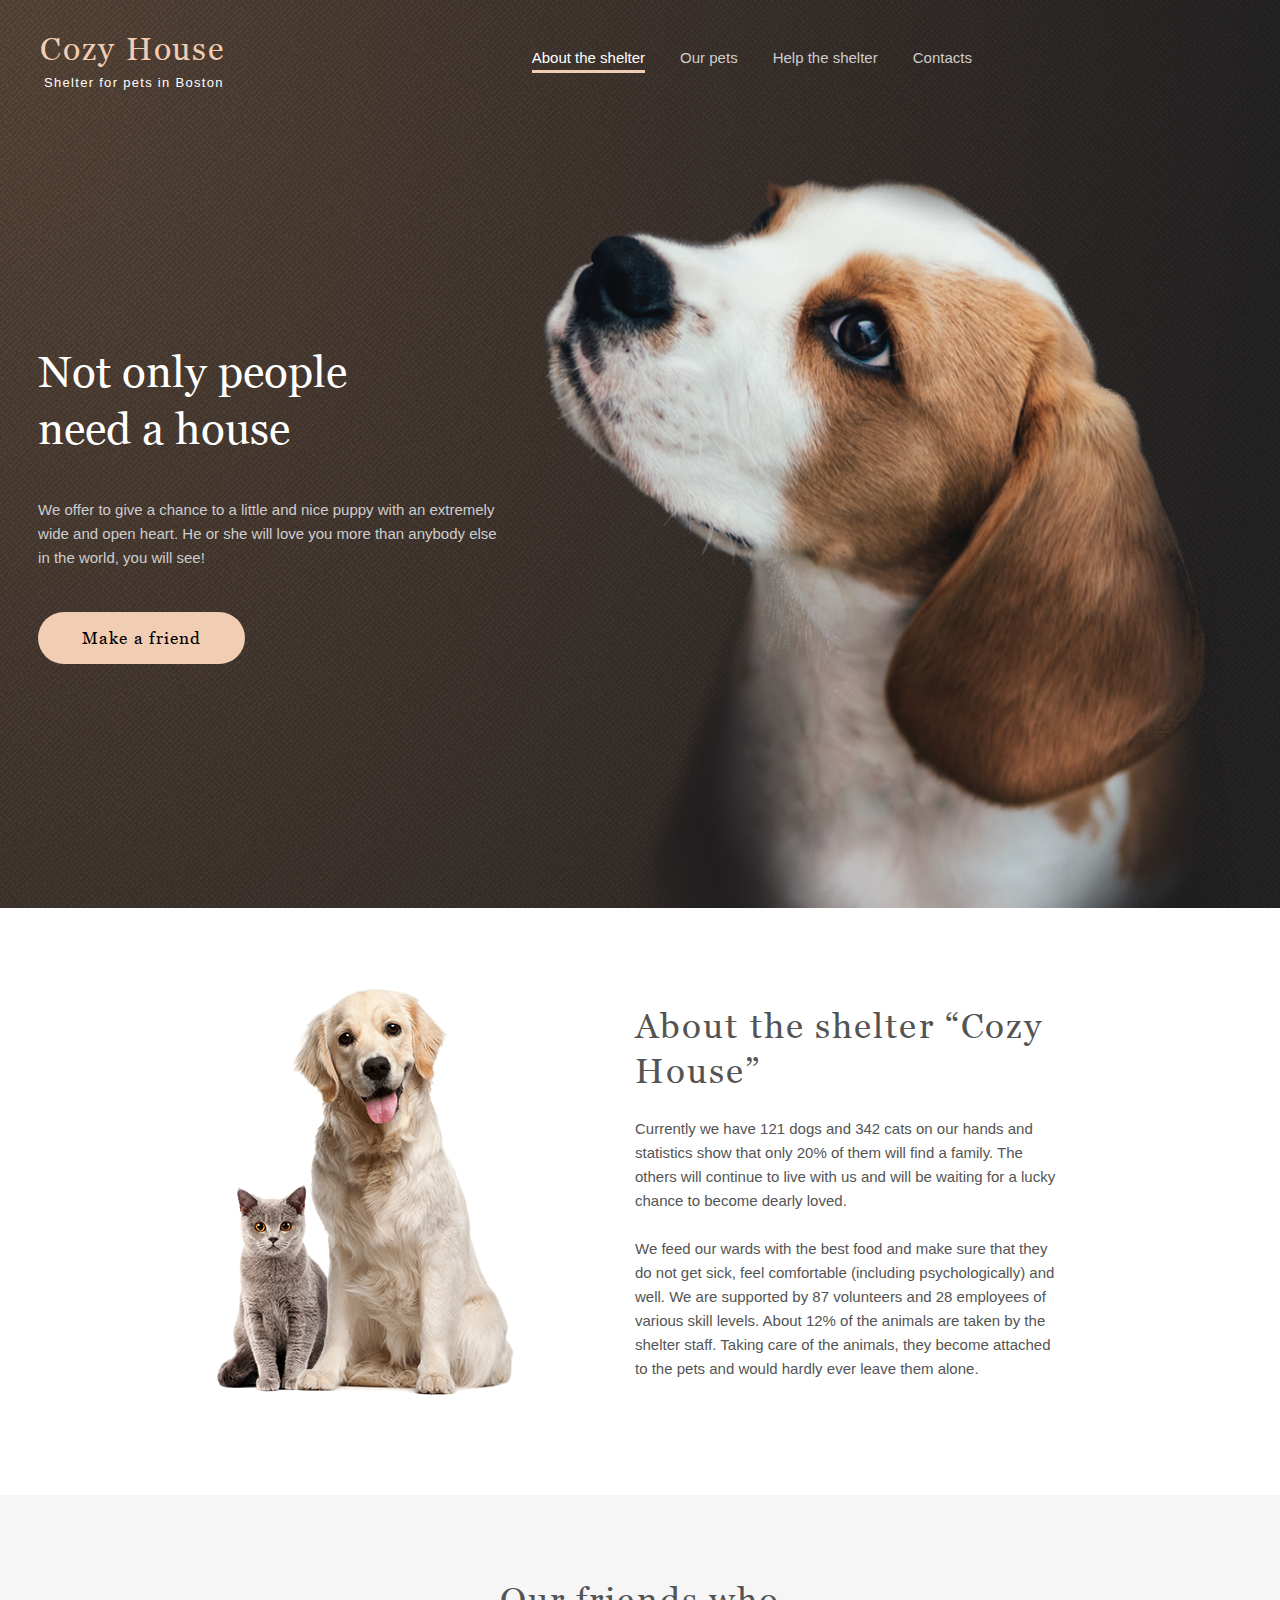
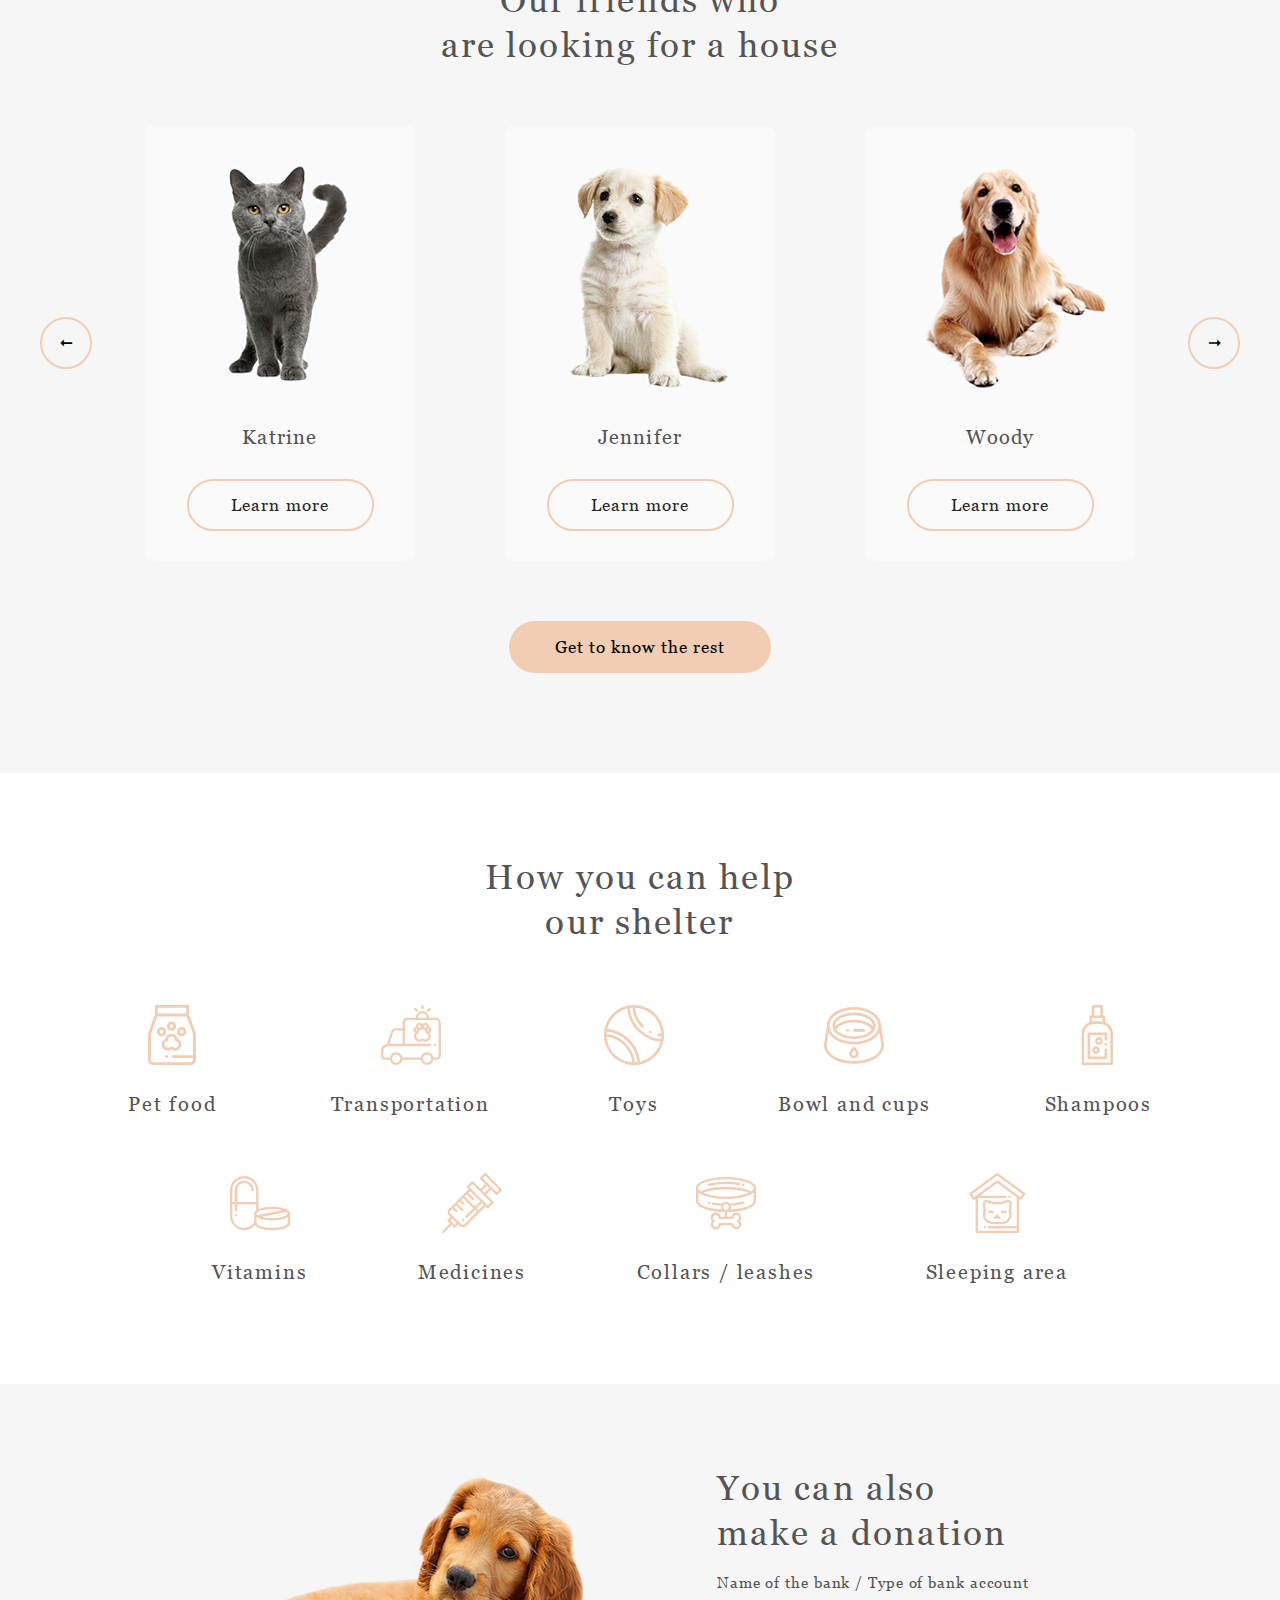
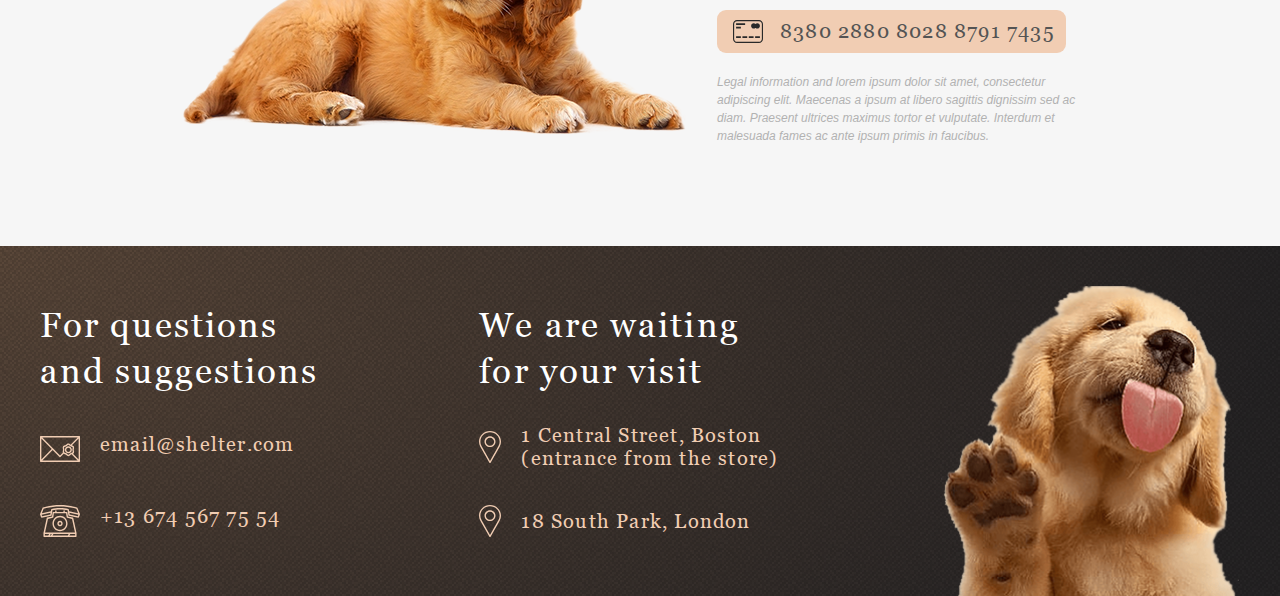
==== shelter/pages/main/index.html @ 17c3bb69 "shelter 07/04/2023 14.15" ====
<!DOCTYPE html>
<html lang="en">

<head>
    <meta charset="UTF-8">
    <meta http-equiv="X-UA-Compatible" content="IE=edge">
    <meta name="viewport" content="width=device-width, initial-scale=1.0">
    <link rel="stylesheet" href="./css/style.css">
    <link rel="stylesheet" href="./css/style1115.css">
    <link rel="stylesheet" href="./css/style767.css">
    <link rel="stylesheet" href="./css/normalize.css">
    <link rel="icon" href="../../assets/icons/cat.ico">
    <title>Shelter</title>
</head>

<body>

    <div class="wrapper-header-back">
        <div class="wrapper-header-notonly">

            <header class="header">
                <div class="header-wrapper">
                    <a href="#no_scroll">
                        <div class="logo">
                            <h1>Cozy House</h1>
                            <p class="logo-text">Shelter for pets in Boston</p>
                        </div>
                    </a>
                    <nav class="header-navigation">
                        <ul class="header-nav-list">
                            <li id="about">About the shelter</li>
                            <li><a href="../pets/index.html" class="nav-hover">Our pets</a></li>
                            <li><a href="#help-the-shelter" class="nav-hover">Help the shelter</a></li>
                            <li><a href="#contacts" class="nav-hover">Contacts</a></li>
                        </ul>
                    </nav>
                    <div class="burger-icon">
                        <span class="one-span"></span>
                    </div>
                </div>
            </header>

            <div class="not-only">
                <div class="not-only-wrapper">
                    <div class="text-not-only">
                        <h2>Not only people need a house</h2>
                        <p class="paragraph-l">We offer to give a chance to a little and nice puppy with an
                            extremely wide and open heart. He or she will love you more than anybody else in the
                            world, you will see!
                        <p>
                            <a href="#our-friends" class="btn-not-only">Make a friend</a>
                    </div>
                    <div class="img-not-only">
                        <img src="../../assets/images/start-screen-puppy1280.png" alt="puppy-start">
                    </div>
                </div>
            </div>

        </div>
    </div>

    <div class="about">
        <div class="about-back">
            <div class="about-wrapper">
                <div class="img-about">
                    <img src="../../assets/images/about-pets1280.png" alt="about-pets">
                </div>
                <div class="text-about">
                    <h3>About the shelter “Cozy House”</h3>
                    <p class="paragraph-l">Currently we have 121 dogs and 342 cats on our hands and statistics show that
                        only 20% of them will find a family. The others will continue to live with us and will be
                        waiting
                        for a lucky chance to become dearly loved.
                    </p>
                    <p class="paragraph-l">We feed our wards with the best food and make sure that they do not get sick,
                        feel comfortable (including psychologically) and well. We are supported by 87 volunteers and 28
                        employees of various skill levels. About 12% of the animals are taken by the shelter staff.
                        Taking
                        care of the animals, they become attached to the pets and would hardly ever leave them alone.
                    </p>
                </div>
            </div>
        </div>
    </div>

    <div class="our-friends" id="our-friends">
        <div class="our-friends-wrapper">
            <div class="caption-our-friends">
                <h3>Our friends who</h3>
                <h3>are looking for a house</h3>
            </div>
            <div class="center-our-friends">
                <div class="arrow">
                    <div class="circle left">&#10142;</div>
                </div>
                <div class="table-our-friends">
                    <div class="table-our-friends-wrapper">
                        <div class="shell">
                            <img src="../../assets/images/pets-katrine1280.png" alt="katrine" class="img-btn">
                            <p>Katrine</p>
                            <button class="shell-btn">Learn more</button>
                        </div>
                        <div class="shell jennifer">
                            <img src="../../assets/images/pets-jennifer1280.png" alt="jennifer" class="img-btn">
                            <p>Jennifer</p>
                            <button class="shell-btn">Learn more</button>
                        </div>
                        <div class="shell woody">
                            <img src="../../assets/images/pets-woody1280.png" alt="woody" class="img-btn">
                            <p>Woody</p>
                            <button class="shell-btn">Learn more</button>
                        </div>
                    </div>
                </div>
                <div class="arrow">
                    <div class="circle">&#10142;</div>
                </div>
            </div>
            <div class="arrows-320">
                <div class="circle left">&#10142;</div>
                <div class="circle">&#10142;</div>
            </div>
            <a href="../pets/index.html" class="btn-our-friends">Get to know the rest</a>
        </div>
    </div>

    <div class="help" id="help-the-shelter">
        <div class="help-background">
            <div class="help-wrapper">
                <div class="caption-help">
                    <h3>How you can help</h3>
                    <h3>our shelter</h3>
                </div>
                <div class="table-help">
                    <div class="line-help-one">
                        <div class="info-table">
                            <img src="../../assets/icons/icon-pet-food.svg" alt="info">
                            <p>Pet food</p>
                        </div>
                        <div class="info-table">
                            <img src="../../assets/icons/icon-transportation.svg" alt="info">
                            <p>Transportation</p>
                        </div>
                        <div class="info-table">
                            <img src="../../assets/icons/icon-toys.svg" alt="info">
                            <p>Toys</p>
                        </div>
                        <div class="info-table">
                            <img src="../../assets/icons/icon-bowls-and-cups.svg" alt="info">
                            <p>Bowl and cups</p>
                        </div>
                        <div class="info-table">
                            <img src="../../assets/icons/icon-shampoos.svg" alt="info">
                            <p>Shampoos</p>
                        </div>
                    </div>
                    <div class="line-help-two">
                        <div class="info-table">
                            <img src="../../assets/icons/icon-vitamins.svg" alt="info">
                            <p>Vitamins</p>
                        </div>
                        <div class="info-table">
                            <img src="../../assets/icons/icon-medicines.svg" alt="info">
                            <p>Medicines</p>
                        </div>
                        <div class="info-table">
                            <img src="../../assets/icons/icon-collars-leashes.svg" alt="info">
                            <p>Collars / leashes</p>
                        </div>
                        <div class="info-table">
                            <img src="../../assets/icons/icon-sleeping-area.svg" alt="info">
                            <p>Sleeping area</p>
                        </div>
                    </div>
                </div>
                <div class="table-help-1115">
                    <div class="line-help-one">
                        <div class="info-table">
                            <img src="../../assets/icons/icon-pet-food.svg" alt="info">
                            <p>Pet food</p>
                        </div>
                        <div class="info-table">
                            <img src="../../assets/icons/icon-transportation.svg" alt="info">
                            <p>Transportation</p>
                        </div>
                        <div class="info-table">
                            <img src="../../assets/icons/icon-toys.svg" alt="info">
                            <p>Toys</p>
                        </div>
                    </div>
                    <div class="line-help-two">
                        <div class="info-table">
                            <img src="../../assets/icons/icon-bowls-and-cups.svg" alt="info">
                            <p>Bowl and cups</p>
                        </div>
                        <div class="info-table">
                            <img src="../../assets/icons/icon-shampoos.svg" alt="info">
                            <p>Shampoos</p>
                        </div>
                        <div class="info-table">
                            <img src="../../assets/icons/icon-vitamins.svg" alt="info">
                            <p>Vitamins</p>
                        </div>
                    </div>
                    <div class="line-help-three">
                        <div class="info-table">
                            <img src="../../assets/icons/icon-medicines.svg" alt="info">
                            <p>Medicines</p>
                        </div>
                        <div class="info-table">
                            <img src="../../assets/icons/icon-collars-leashes.svg" alt="info">
                            <p>Collars / leashes</p>
                        </div>
                        <div class="info-table">
                            <img src="../../assets/icons/icon-sleeping-area.svg" alt="info">
                            <p>Sleeping area</p>
                        </div>
                    </div>
                </div>
                <div class="table-help-320">
                    <div class="row-help-one">
                        <div class="info-table">
                            <img src="../../assets/icons/icon-pet-food.svg" alt="info">
                            <p>Pet food</p>
                        </div>
                        <div class="info-table">
                            <img src="../../assets/icons/icon-toys.svg" alt="info">
                            <p>Toys</p>
                        </div>
                        <div class="info-table">
                            <img src="../../assets/icons/icon-shampoos.svg" alt="info">
                            <p>Shampoos</p>
                        </div>
                        <div class="info-table">
                            <img src="../../assets/icons/icon-medicines.svg" alt="info">
                            <p>Medicines</p>
                        </div>
                        <div class="info-table">
                            <img src="../../assets/icons/icon-sleeping-area.svg" alt="info">
                            <p>Sleeping area</p>
                        </div>
                    </div>
                    <div class="row-help-two">
                        <div class="info-table">
                            <img src="../../assets/icons/icon-transportation.svg" alt="info">
                            <p>Transportation</p>
                        </div>
                        <div class="info-table">
                            <img src="../../assets/icons/icon-bowls-and-cups.svg" alt="info">
                            <p>Bowl and cups</p>
                        </div>
                        <div class="info-table">
                            <img src="../../assets/icons/icon-vitamins.svg" alt="info">
                            <p>Vitamins</p>
                        </div>
                        <div class="info-table">
                            <img src="../../assets/icons/icon-collars-leashes.svg" alt="info">
                            <p>Collars / leashes</p>
                        </div>
                    </div>
                </div>
            </div>
        </div>
    </div>

    <div class="in-addition">
        <div class="in-addition-back">
            <div class="in-addition-wrapper">
                <div class="img-donat">
                    <img src="../../assets/images/donation-dog1280.png" alt="donation-dog">
                </div>
                <div class="text-donat">
                    <div class="caption-donat">
                        <h3>You can also</h3>
                        <h3>make a donation</h3>
                    </div>
                    <h5>Name of the bank / Type of bank account
                    </h5>
                    <span>
                        <img src="../../assets/icons/credit-card.svg" alt="card">
                        <a href="#no_scroll">8380 2880 8028 8791 7435</a>
                    </span>
                    <p class="p-donat">Legal information and lorem ipsum dolor sit amet, consectetur adipiscing elit.
                        Maecenas a
                        ipsum
                        at libero sagittis dignissim sed ac diam. Praesent ultrices maximus tortor et vulputate.
                        Interdum et
                        malesuada fames ac ante ipsum primis in faucibus.
                    </p>
                </div>
            </div>
        </div>
    </div>

    <footer class="footer" id="contacts">
        <div class="footer-back">
            <div class="footer-wrapper">
                <div class="column">
                    <h3 class="footer-text">For questions</h3>
                    <h3 class="footer-text">and suggestions</h3>
                    <h3 class="footer-text-320">For questions and</h3>
                    <h3 class="footer-text-320">suggestions</h3>
                    <div class="info-footer email"><a href="mailto:email@shelter.com">
                            <img src="../../assets/icons/icon-email.svg" alt="email">
                            <h4>email@shelter.com</h4>
                        </a></div>
                    <div class="info-footer phone"><a href="tel:+136745677554">
                            <img src="../../assets/icons/icon-phone.svg" alt="phone">
                            <h4>+13 674 567 75 54</h4>
                        </a></div>
                </div>
                <div class="column" id="center">
                    <h3 class="footer-text">We are waiting</h3>
                    <h3 class="footer-text">for your visit</h3>
                    <h3 class="footer-text-320">We are waiting for</h3>
                    <h3 class="footer-text-320">your visit</h3>
                    <div class="info-footer boston">
                        <a href="https://goo.gl/maps/SCbH97BwH9K9FstZA" target="_blank">
                            <img src="../../assets/icons/icon-marker.svg" alt="marker">
                            <h4>1 Central Street, Boston (entrance from the store)</h4>
                        </a>
                    </div>
                    <div class="info-footer london">
                        <a href="https://goo.gl/maps/MvmN6GDcLCJLqyYs5" target="_blank">
                            <img src="../../assets/icons/icon-marker.svg" alt="marker">
                            <h4>18 South Park, London</h4>
                        </a>
                    </div>
                </div>
                <div class="column">
                    <img src="../../assets/images/footer-puppy1280.png" alt="puppy" id="puppy-footer">
                </div>
            </div>
        </div>
    </footer>
    <div class="pop-up">
        <div class="contain-popup">
            <div class="card-popup">
                <div class="img-animal">
                    <img src="../../assets/images/pets-charly1280.png" alt="">
                </div>
                <div class="text-animal">Charly</div>
            </div>
        </div>
        <div class="close-popup circle">&#10006</div>
    </div>

    <script src="index.js"></script>

</body>

</html>
---- shelter/pages/main/css/style.css ----
@font-face {
    font-family: 'Georgia';
    src: url("../../../assets/fonts/Georgia.ttf");
    font-weight: 400;
    font-style: normal;
}

@font-face {
    font-family: 'ArialRegular';
    src: url("../../../assets/fonts/ArialRegular.ttf");
    font-weight: normal;
    font-style: normal;
}

@font-face {
    font-family: 'ArialItalic';
    src: url("../../../assets/fonts/ArialItalic.ttf");
    font-weight: normal;
    font-style: normal;
}

h1 {
    font-family: 'Georgia';
    font-size: 32px;
    line-height: 35px;
    letter-spacing: 0.06em;
    color: #F1CDB3;
    margin: 0;
    font-weight: normal;
}

.logo-text {
    font-family: 'Arial';
    font-size: 13px;
    line-height: 15px;
    letter-spacing: 0.1em;
    color: #FFFFFF;
    margin: 0;
    margin-top: 9px;
    margin-left: 4px;
}

h2 {
    font-family: 'Georgia';
    font-size: 44px;
    line-height: 57px;
    color: #FFFFFF;
    font-weight: normal;
}

h3 {
    font-family: 'Georgia';
    font-size: 35px;
    line-height: 45px;
    font-weight: normal;
    color: #FFFFFF;
}

h4 {
    font-family: 'Georgia';
    font-size: 20px;
    line-height: 23px;
    font-weight: normal;
}

h5 {
    font-family: 'Georgia';
    font-size: 15px;
    line-height: 17px;
    font-weight: normal;
}

html {
    scroll-behavior: smooth;
    box-sizing: border-box;
    overflow-y: overlay;
}

body {
    margin: 0 auto;
}

.wrapper-header-back {
    background: url(../../../assets/images/noise_transparent.png),
        radial-gradient(100% 215.42% at 0% 0%, #5B483A 0%, #262425 100%), #211F20;
}

.wrapper-header-notonly {
    max-width: 1280px;
    margin: 0 auto;
}

.header {
    display: flex;
    justify-content: space-between;
    flex-direction: column;
}

.header-wrapper {
    display: flex;
    justify-content: space-between;
    margin: 1.96em 2.6em 0 2.5em;
}

.header-nav-list {
    display: flex;
    list-style: none;
    font-family: 'Arial';
    font-style: normal;
    font-size: 15px;
    line-height: 24px;
    color: #CDCDCD;
    gap: 35px;
}

.burger-icon {
    display: flex;
}

#about {
    color: #FFFFFF;
    border-bottom: 3px solid #F1CDB3;
}

.nav-hover:hover {
    color: #FFFFFF;
    /*border-bottom: 3px solid #F1CDB3;*/
    transition: 0.8s;
}

.not-only-wrapper {
    display: flex;
    margin: 6.6em 2.6em 0 2.38em;
    gap: 2.6em;
}

.text-not-only {
    margin-top: 6.9em;
}

.text-not-only h2 {
    margin-right: 50px;
}

.paragraph-l {
    font-family: 'Arial';
    font-style: normal;
    font-weight: 400;
    font-size: 15px;
    line-height: 24px;
    color: #CDCDCD;
    margin-top: 9%;
}

.btn-not-only {
    align-items: center;
    justify-content: center;
    display: flex;
    background: #F1CDB3;
    border-radius: 100px;
    width: 207px;
    height: 52px;
    border: none;
    font-family: 'Georgia';
    font-style: normal;
    font-size: 17px;
    line-height: 22px;
    letter-spacing: 0.06em;
    color: #292929;
    margin-top: 42px;
    transition: 0.8s;
}

.btn-not-only:hover {
    transition: 0.3s;
    background: #FDDCC4;
}

.img-not-only {
    margin-top: -20px;
}

.img-not-only img {
    height: 100%;
}

.about-back {
    display: flex;
    max-width: 1280px;
    margin: 0 auto;
}

.about-wrapper {
    display: flex;
    margin: 80px 215px 94px;
}

.text-about {
    margin-left: 120px;
}

.text-about h3 {
    color: #545454;
    margin: 15px 20px 0px 0px;
    letter-spacing: 0.06em;
}

.text-about .paragraph-l {
    color: #545454;
    margin-top: 24px;
}

.our-friends {
    background-color: #F6F6F6;
}

.our-friends-wrapper {
    display: flex;
    flex-direction: column;
    align-items: center;
    max-width: 1280px;
    margin: 0 auto;
}

.our-friends h3 {
    letter-spacing: 0.06em;
    color: #545454;
    margin: 0;
}

.caption-our-friends {
    display: flex;
    flex-direction: column;
    align-items: center;
    margin-top: 82px;
}

.circle {
    width: 48px;
    height: 48px;
    border: 2px solid #F1CDB3;
    border-radius: 50%;
    line-height: 10em;
    text-align: center;
    display: flex;
    flex-direction: column;
    justify-content: center;
    transition: 0.8s;
}

.circle:hover {
    background-color: #FDDCC4;
    cursor: pointer;
    border: 2px solid #FDDCC4;
    transition: 0.2s;
}

.left {
    transform: rotate(180deg);
}

.center-our-friends {
    display: flex;
    align-items: center;
    justify-content: space-between;
    width: 100%;
    margin-top: 59px;
}

.arrow {
    margin: 0 40px;
}

.arrows-320 {
    display: none;
}

.table-our-friends {
    width: 100%;
    margin: 0 13px;
}

.table-our-friends-wrapper {
    display: flex;
    justify-content: space-between;
}

.shell {
    display: flex;
    flex-direction: column;
    align-items: center;
    width: 270px;
    height: 435px;
    background: #FAFAFA;
    border-radius: 9px;
    cursor: pointer;
}

.shell p {
    font-family: 'Georgia';
    font-size: 20px;
    letter-spacing: 0.06em;
    color: #545454;
    margin-top: 30px;
}

.shell-btn {
    width: 187px;
    height: 52px;
    border: 2px solid #F1CDB3;
    border-radius: 100px;
    font-family: 'Georgia';
    font-style: normal;
    font-weight: 400;
    font-size: 17px;
    line-height: 130%;
    letter-spacing: 0.06em;
    color: #292929;
    margin-top: 10px;
    background: #FAFAFA;
    transition: 0.8s;
}

.shell:hover .shell-btn {
    background: #FDDCC4;
    border: none;
    transition: 0.5s;
}

.shell:hover {
    background: #FFFFFF;
    transition: 0.5s;
}


.btn-our-friends {
    display: flex;
    align-items: center;
    justify-content: center;
    background: #F1CDB3;
    border-radius: 100px;
    width: 262px;
    height: 52px;
    border: none;
    font-family: 'Georgia';
    font-style: normal;
    font-weight: 400;
    font-size: 17px;
    line-height: 22px;
    letter-spacing: 0.06em;
    color: #292929;
    margin: 60px 0 100px 0;
    transition: 0.8s;
}

.btn-our-friends:hover {
    background: #FDDCC4;
}


.help-background {
    max-width: 1280px;
    margin: 0 auto;
}

.help-wrapper {
    display: flex;
    flex-direction: column;
    align-items: center;
}

.caption-help {
    display: flex;
    flex-direction: column;
    align-items: center;
    margin-top: 81px;
}

.help-wrapper h3 {
    letter-spacing: 0.06em;
    color: #545454;
    margin: 0;
}

.table-help {
    display: flex;
    flex-direction: column;
    width: 100%;
    margin-top: 61px;
}

.table-help-1115 {
    display: none;
}

.table-help-320 {
    display: none;
}

.line-help-one,
.line-help-two {
    display: flex;
    justify-content: space-between;
}

.line-help-one {
    margin: 0px 128px;
}

.line-help-two {
    margin: 37px 212px 80px;
}

.info-table {
    display: flex;
    flex-direction: column;
    align-items: center;
}

.info-table p {
    font-family: 'Georgia';
    font-size: 20px;
    letter-spacing: 0.09em;
    color: #545454;
    margin-top: 28px;
}

.in-addition {
    background: #F6F6F6;
}

.in-addition-back {
    margin: 0px auto;
    max-width: 1280px;
}

.in-addition-wrapper {
    display: flex;
    margin-left: 183px;
}

.img-donat {
    margin-top: 91px;
    margin-bottom: 106px;
}

.text-donat {
    margin: 81px 0 0px 29px;
}

.text-donat h3 {
    letter-spacing: 0.06em;
    color: #545454;
    margin: 0;
}

.text-donat h5 {
    letter-spacing: 0.06em;
    color: #545454;
    margin-top: 19px;
}

.text-donat span {
    display: flex;
    align-items: center;
    gap: 7px;
    background: #F1CDB3;
    border-radius: 9px;
    border: none;
    letter-spacing: 0.06em;
    margin-top: -6px;
    width: 62%;
}

.text-donat span:hover {
    background: #FDDCC4;
    transition: 0.8s;
    cursor: pointer;
}

.text-donat span img {
    margin-left: 16px;
}

.text-donat span a {
    font-family: 'Georgia';
    font-size: 20px;
    line-height: 23px;
    font-weight: normal;
    margin: 10px;
    color: #545454;
    letter-spacing: 0.06em;
}

.p-donat {
    font-family: 'Arial';
    font-style: italic;
    font-size: 12px;
    line-height: 18px;
    color: #B2B2B2;
    margin-top: 20px;
    margin-right: 36%;
}

.footer {
    background: url(../../../assets/images/noise_transparent.png),
        radial-gradient(100% 215.42% at 0% 0%, #5B483A 0%, #262425 100%), #211F20;
}

.footer-back {
    max-width: 1280px;
    margin: 0 auto;
}

.footer-wrapper {
    display: flex;
    justify-content: space-between;
    margin: 0px 40px 0px 40px;
}

.column {
    width: 33.33333333%;
    margin-top: 56px;
}

.footer-text {
    line-height: 130%;
    letter-spacing: 0.06em;
    margin: 0;
}

.info-footer {
    margin-top: 40px;
}

.boston {
    display: flex;
    flex-direction: column;
    margin-top: 31px;
}

.london img {
    margin-top: -5px;
}

.info-footer a {
    display: flex;
    gap: 20px;
}

.info-footer h4 {
    letter-spacing: 0.06em;
    color: #F1CDB3;
    margin: 0;
}

.info-footer h4:hover {
    color: #F6F6F6;
    transform: scale(1.05);
    transition: 0.3s;
}

.info-footer img:hover {
    transition: 0.3s;
    transform: scale(1.3);
}

#center {
    margin-left: 59px;
}

#puppy-footer {
    display: flex;
    margin-top: -16px;
    margin-left: 5em;
}

.footer-text-320 {
    display: none;
}

.pop-up {
    display: none;
    flex-direction: row;
    align-items: center;
    justify-content: center;
    position: fixed;
    width: 100%;
    height: 100%;
    top: 0;
    left: 0;
    background-color: rgba(41, 41, 41, 0.6);
}

.contain-popup {
    display: flex;
    width: 67%;
    height: 48.25%;
    background: #FAFAFA;
    border-radius: 9px;
    margin-left: 77px;
}

.card-popup {
    display: flex;
    align-items: center;
    width: 100%;
    justify-content: space-around;
}

.pop-up .circle {
    width: 52px;
    height: 52px;
    margin-top: -550px;
}
---- shelter/pages/main/css/style1115.css ----
@media screen and (max-width: 1115px) {

    .burger-icon {
        display: none;
    }

    .header-wrapper {
        margin: 1.95em 2em 0 1.8em;
    }

    .not-only-wrapper {
        flex-wrap: wrap;
        margin: 0 0 0 9.6em;
    }

    .text-not-only {
        margin-top: 0;
    }

    .text-not-only h2 {
        margin-top: 1.39em;
        margin-right: 5em;
    }

    .img-not-only img {
        width: 92%;
        margin-top: 62px;
        margin-left: 17px;
        height: 90.7%;
    }

    .about-back {
        max-width: 1280px;
        margin: 67px 169px 0 49px;
    }

    .paragraph-l {
        margin-top: 2.7em;
        margin-right: 10em;
    }

    .text-about .paragraph-l {
        margin-right: 0em;
    }

    .img-about {
        width: 100%;
        display: flex;
        justify-content: center;
        margin: 66px 0 100px 119px;
    }

    .btn-not-only {
        margin-left: 126px;
    }

    .about-wrapper {
        flex-wrap: wrap-reverse;
        margin: 0;
    }

    .caption-our-friends {
        margin-top: 80px;
    }

    .arrow {
        margin: 0 12px;
    }

    .table-our-friends {
        margin: 0px 0px;
    }

    .woody {
        display: none;
    }

    .center-our-friends {
        width: auto;
    }

    .table-our-friends-wrapper {
        justify-content: space-evenly;
        gap: 40px;
    }

    .help-background {
        margin-bottom: 80px;
    }

    .table-help {
        display: none;
    }

    .table-help-1115 {
        display: flex;
        flex-direction: column;
        width: 85%;
        margin-top: 61px;
        gap: 37px;
    }

    .info-table {
        width: 30%;
    }

    .line-help-one,
    .line-help-two {
        margin: 0;
    }

    .line-help-three {
        display: flex;
        justify-content: space-between;
    }

    .in-addition-wrapper {
        flex-wrap: wrap-reverse;
        margin-left: 165px;
    }

    .text-donat span {
        width: 61%;
    }

    .img-donat {
        margin: 49px 0 95px -34px;
    }

    .footer-wrapper {
        flex-wrap: wrap;
        margin: 0px 26px 0px 64px;
    }

    .column {
        width: 50%;
        margin-top: 32px;
    }

    #center {
        margin-left: 0;
    }

    #puppy-footer {
        margin-top: 30px;
        margin-left: 170px;

    }

    .contain-popup {
        width: 82%;
        height: 39.7%;
        margin-left: 53px;
    }

    .pop-up .circle {
        margin-top: -403px;
    }

}
---- shelter/pages/main/css/style767.css ----
@media screen and (max-width: 767px) {
    html {
        overflow-y: inherit;
    }

    body.lock {
        overflow-y: hidden;
    }

    .header-wrapper {
        margin: 1.95em 1.17em 0 1.25em;
    }

    .header-navigation {
        position: fixed;
        top: 0;
        right: -100%;
        width: 320px;
        background-color: #292929;
        transition: 0.8s;
        margin-top: 0;
        height: 100vh;
    }

    nav.active {
        transition: 0.8s;
        right: 0;
        box-shadow: 0px 0px 0px 30em rgba(41, 41, 41, 0.6);
    }

    .header-nav-list {
        flex-direction: column;
        line-height: 0;
        margin-top: 78%;
        align-items: center;
        font-size: 30px;
        gap: 40px;
        padding: 0 30px;
        font-family: 'Arial';
        font-size: 32px;
        line-height: 51px;
    }

    .burger-icon {
        display: block;
        z-index: 5;
        position: relative;
        width: 30px;
        height: 22px;
        cursor: pointer;
        margin-top: 18px;
        margin-right: 1px;
        transition: 0.8s;
    }

    .burger-icon .one-span,
    .burger-icon::before,
    .burger-icon::after {
        left: 0;
        position: absolute;
        height: 2px;
        width: 100%;
        transition: all 0.8s ease 0s;
        background-color: #F1CDB3;
    }

    .burger-icon::before,
    .burger-icon::after {
        content: "";
    }

    .burger-icon::before {
        top: 0;
    }

    .burger-icon::after {
        bottom: 0;
    }

    .burger-icon .one-span {
        top: 50%;
        transform: scale(1) translate(0px, -50%);
    }

    .burger-icon.active {
        display: block;
        transform: rotate(90deg);
        transition: 0.5s;
    }

    h2 {
        font-size: 25px;
        line-height: 32px;
    }

    .paragraph-l {
        margin-top: 1.39em;
        margin-right: 0;
        text-align: center;
    }

    .jennifer {
        display: none;
    }

    .not-only-wrapper {
        margin: 0 15px 0 14px;
    }

    .text-not-only {
        display: flex;
        flex-direction: column;
        align-items: center;
        margin: 0;
    }

    .text-not-only h2 {
        margin-top: 2.39em;
        margin-right: 26px;
        letter-spacing: 0.06em;
        text-align: center;
        padding-left: 29px;
    }

    .btn-not-only {
        margin-left: 0;
        margin-top: 11px;
    }

    .img-not-only {
        margin-top: -23px;
    }

    .img-not-only img {
        width: 89.1%;
        margin-top: 68px;
        margin-left: 36px;
        height: 80.3%;
    }

    .about-back {
        margin: 0;
    }

    .img-about {
        margin: 0;
        margin-top: 26px;
    }

    .img-about img {
        /*width: 81%;*/
        margin-bottom: 43px;
    }

    .text-about {
        margin: 27px 25px 0 25px;
    }

    .text-about .paragraph-l {
        text-align: justify;
    }

    .text-about h3 {
        text-align: center;
        font-size: 25px;
        line-height: 32px;
        margin-right: 0;
    }

    .caption-our-friends {
        margin-top: 42px;
    }

    .center-our-friends {
        margin-top: 42px;
    }

    .our-friends h3 {
        font-size: 25px;
        line-height: 32px;
    }

    .arrow {
        display: none;
    }

    .arrows-320 {
        display: flex;
        justify-content: center;
        width: 100%;
        gap: 81px;
        margin-top: 20px;
    }

    .btn-our-friends {
        margin: 42px 0 42px 0;
    }

    .caption-help {
        margin-top: 42px;
    }

    .help-wrapper h3 {
        font-size: 25px;
        line-height: 32px;
    }

    .table-help-1115 {
        display: none;
    }

    .table-help-320 {
        width: 100%;
        display: flex;
        margin: 42px 0 0 0px;
        justify-content: center;
        gap: 46px;
    }

    .info-table {
        width: auto;
    }

    .row-help-one,
    .row-help-two {
        display: flex;
        flex-direction: column;
        gap: 14px;
    }

    .info-table p {
        font-size: 15px;
        letter-spacing: 0.06em;
        margin-top: 20px;
    }

    .info-table img {
        width: 50px;
        height: 50px;
    }

    .help-background {
        margin-bottom: 29px;
    }

    .in-addition-wrapper {
        margin-left: 0px;
    }

    .text-donat {
        margin: 42px 0 0px 20px;
    }

    .text-donat h3 {
        font-size: 25px;
        line-height: 32px;
        margin-left: -19px;
        text-align: center;
    }

    .text-donat h5 {
        font-size: 15px;
        line-height: 24px;
        letter-spacing: 0;
    }

    .text-donat span {
        width: 93%;
    }

    .text-donat span a {
        font-size: 15px;
    }

    .p-donat {
        line-height: 19px;
        margin-right: 13px;
        letter-spacing: 0.02em;
    }

    .img-donat {
        margin: 27px 0 38px 29px;
    }

    .img-donat img {
        width: 90%;
    }

    .footer-wrapper {
        margin: 0;
        flex-direction: column;
    }

    .column {
        display: flex;
        flex-direction: column;
        align-items: center;
        width: 100%;
    }

    .footer-text {
        display: none;
    }

    .footer-text-320 {
        display: flex;
        line-height: 32px;
        letter-spacing: 0.06em;
        margin: 0;
        font-size: 26px;
    }

    #center {
        margin-top: 40px;
    }

    .boston {
        margin-top: 38px;
        margin-left: 10px;
    }

    .london {
        margin-top: 44px;
        margin-left: -31px;
    }

    #puppy-footer {
        margin-top: 10px;
        margin-left: 0;
    }

    .img-animal {
        display: none;
    }

    .contain-popup {
        width: 75%;
        height: 39.7%;
        margin-left: 26px;
    }

}

@media screen and (max-width: 500px) {
    .pop-up .circle {
        margin-left: -23px;
    }
}

@media screen and (max-width: 320px) {
    #puppy-footer {
        width: 260px;
        height: 267px;
    }

    .img-about img {
        width: 259px;
        height: 352px;
    }

    .pop-up .circle {
        z-index: 5;
        margin-left: -23px;
    }

}
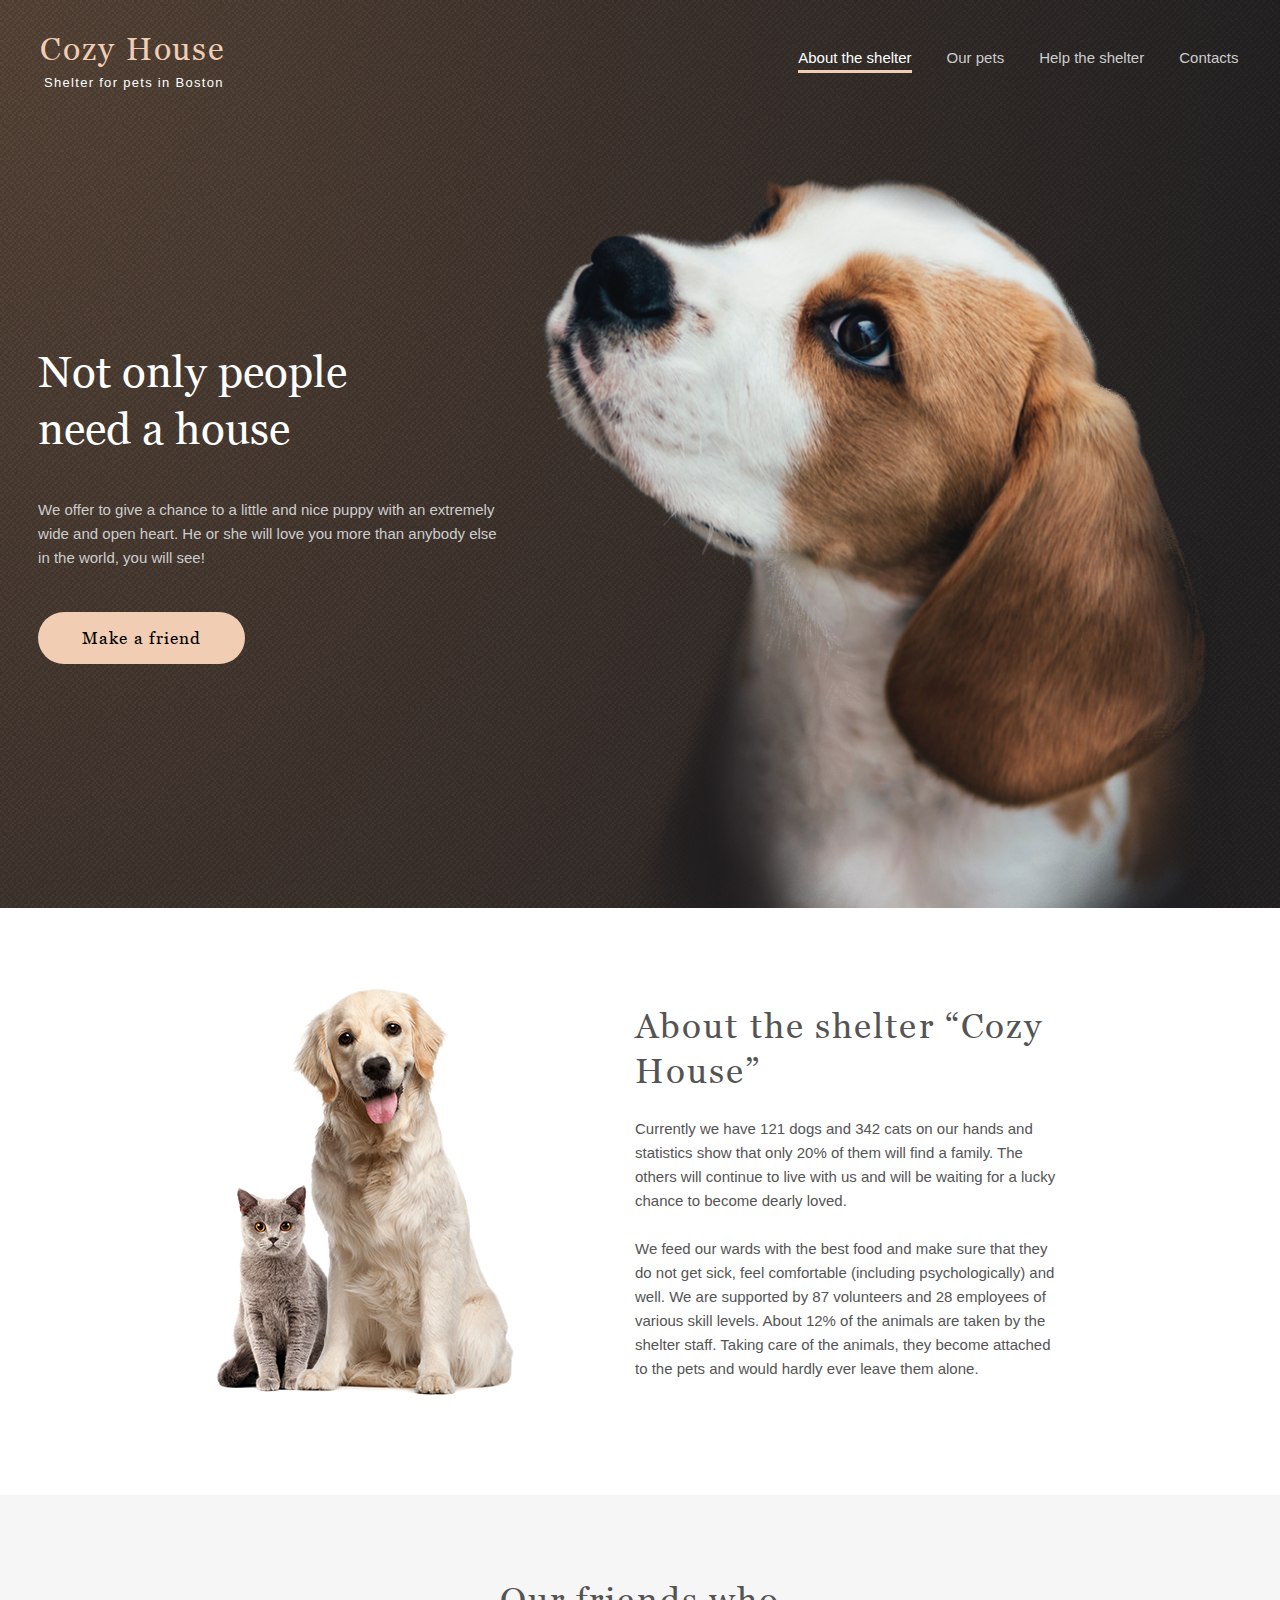
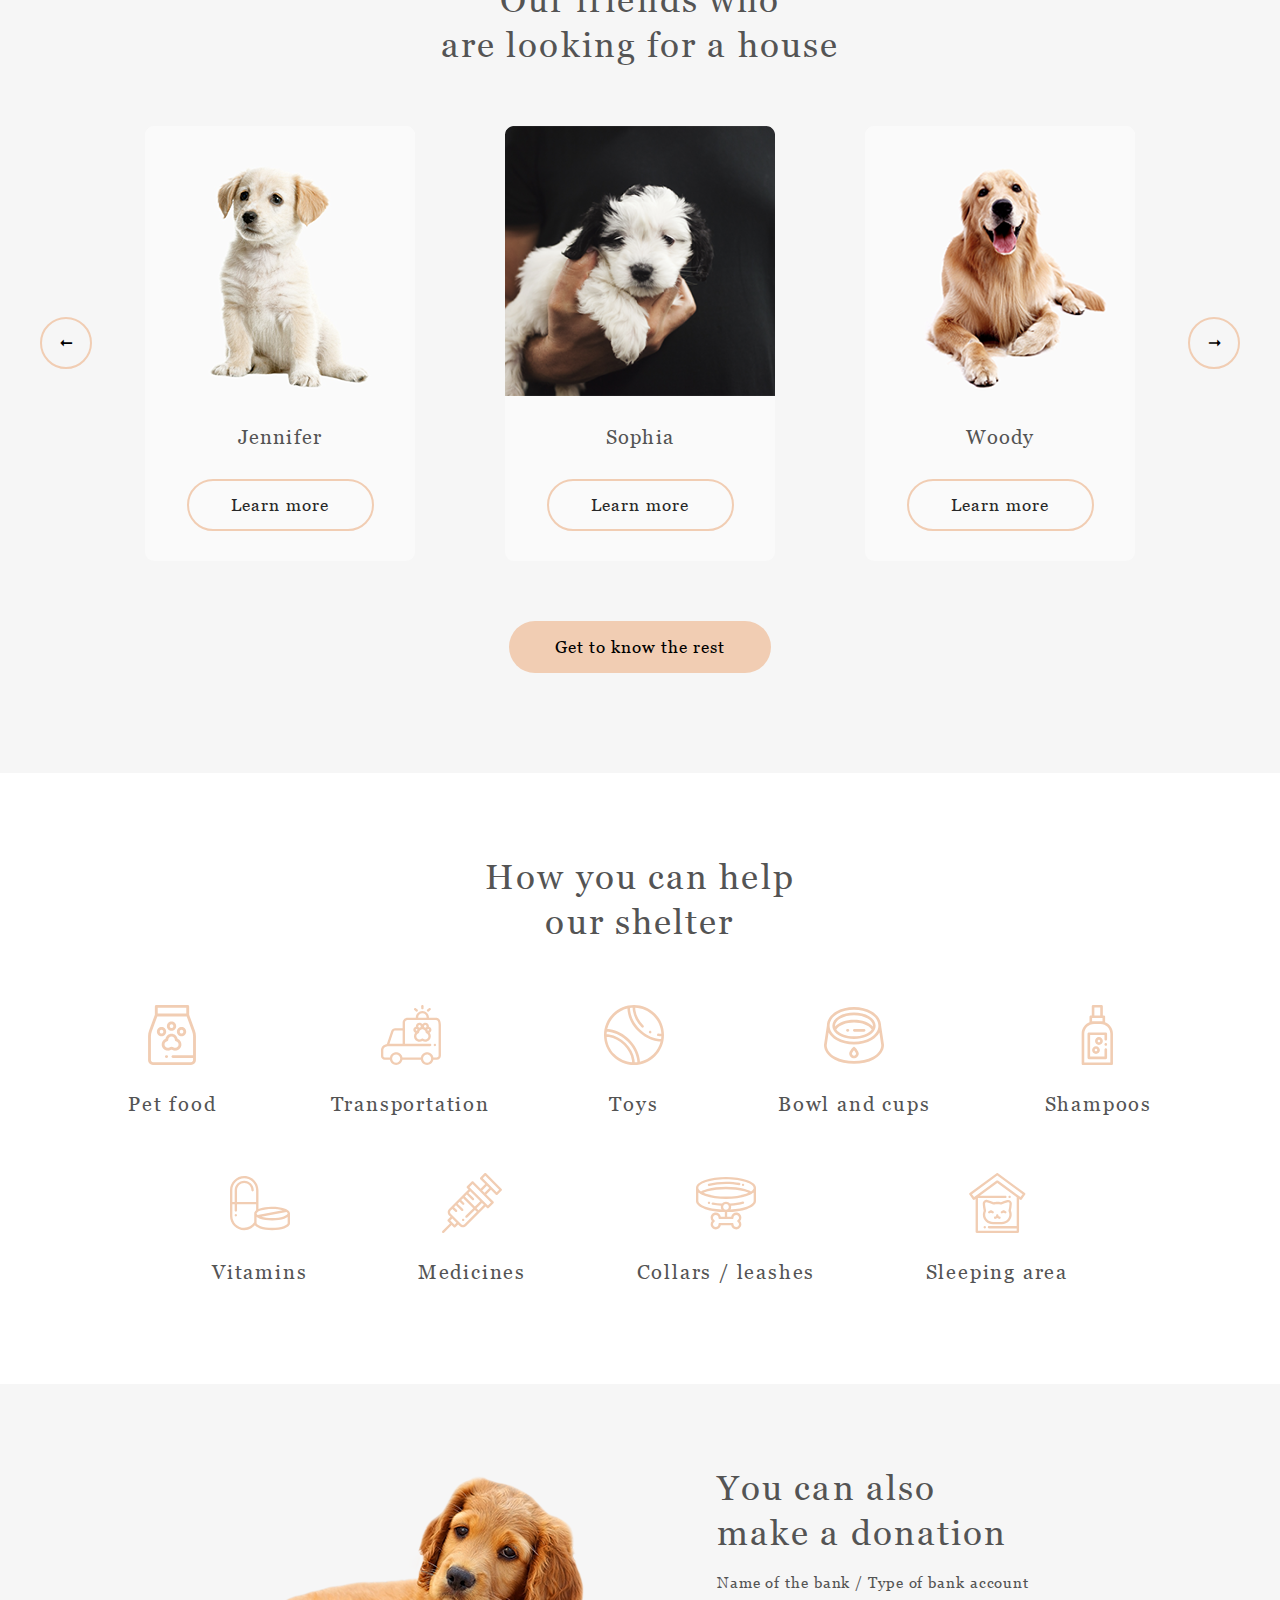
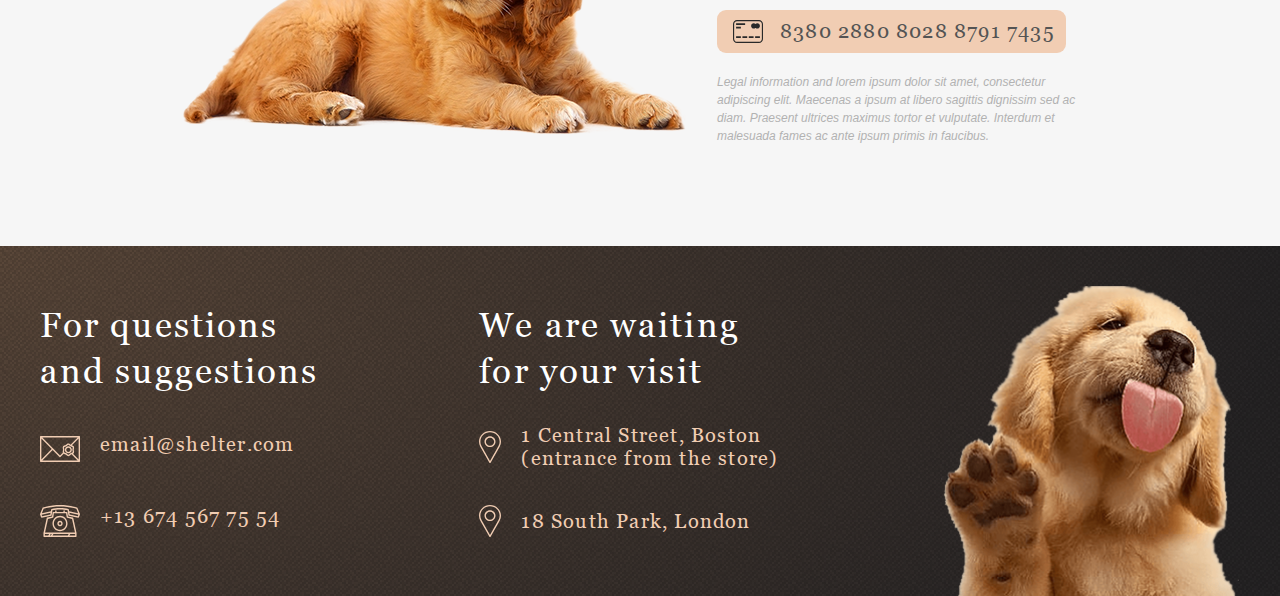
==== commit 830e1c03: "final version" ====
--- a/shelter/pages/main/index.html
+++ b/shelter/pages/main/index.html
@@ -90,35 +90,35 @@
                 <h3>are looking for a house</h3>
             </div>
             <div class="center-our-friends">
-                <div class="arrow">
+                <div class="arrow" id="left-page">
                     <div class="circle left">&#10142;</div>
                 </div>
                 <div class="table-our-friends">
                     <div class="table-our-friends-wrapper">
                         <div class="shell">
                             <img src="../../assets/images/pets-katrine1280.png" alt="katrine" class="img-btn">
-                            <p>Katrine</p>
+                            <p class="name-pets">Katrine</p>
                             <button class="shell-btn">Learn more</button>
                         </div>
                         <div class="shell jennifer">
                             <img src="../../assets/images/pets-jennifer1280.png" alt="jennifer" class="img-btn">
-                            <p>Jennifer</p>
+                            <p class="name-pets">Jennifer</p>
                             <button class="shell-btn">Learn more</button>
                         </div>
                         <div class="shell woody">
                             <img src="../../assets/images/pets-woody1280.png" alt="woody" class="img-btn">
-                            <p>Woody</p>
+                            <p class="name-pets">Woody</p>
                             <button class="shell-btn">Learn more</button>
                         </div>
                     </div>
                 </div>
-                <div class="arrow">
+                <div class="arrow" id="right-page">
                     <div class="circle">&#10142;</div>
                 </div>
             </div>
             <div class="arrows-320">
-                <div class="circle left">&#10142;</div>
-                <div class="circle">&#10142;</div>
+                <div class="circle left-page320 left">&#10142;</div>
+                <div class="circle right-page320">&#10142;</div>
             </div>
             <a href="../pets/index.html" class="btn-our-friends">Get to know the rest</a>
         </div>
@@ -333,20 +333,30 @@
             </div>
         </div>
     </footer>
-    <div class="pop-up">
+    <div class="popup">
         <div class="contain-popup">
             <div class="card-popup">
                 <div class="img-animal">
-                    <img src="../../assets/images/pets-charly1280.png" alt="">
-                </div>
-                <div class="text-animal">Charly</div>
+                    <img src="../../assets/images/pets-charly1280.png" alt="animal" class="popup-img">
+                </div>
+                <div class="text-animal">
+                    <h3 id="name">Jennifer</h3>
+                    <h4 id="breed">Dog - Labrador</h4>
+                    <h5 id="description">
+                        Jennifer is a sweet 2 months old Labrador that is patiently waiting to find a new forever home.
+                        This girl really enjoys being able to go outside to run and play, but won't hesitate to play up
+                        a storm in the house if she has all of her favorite toys.</h5>
+                    <ul class="popup-ul">
+                        <li>Age:<span id="age">2 months</span></li>
+                        <li>Inoculations:<span id="inoculation">none</span></li>
+                        <li>Diseases:<span id="diseases">none</span></li>
+                        <li>Parasites:<span id="parasites">none</span></li>
+                    </ul>
+                </div>
             </div>
         </div>
         <div class="close-popup circle">&#10006</div>
     </div>
-
-    <script src="index.js"></script>
-
 </body>
-
+<script src="index.js"></script>
 </html>--- a/shelter/pages/main/css/style.css
+++ b/shelter/pages/main/css/style.css
@@ -114,7 +114,7 @@
 }
 
 .burger-icon {
-    display: flex;
+    display: none;
 }
 
 #about {
@@ -579,7 +579,7 @@
     display: none;
 }
 
-.pop-up {
+.popup {
     display: none;
     flex-direction: row;
     align-items: center;
@@ -590,6 +590,7 @@
     top: 0;
     left: 0;
     background-color: rgba(41, 41, 41, 0.6);
+    z-index: 10;
 }
 
 .contain-popup {
@@ -606,9 +607,61 @@
     align-items: center;
     width: 100%;
     justify-content: space-around;
-}
-
-.pop-up .circle {
+    gap: 4%;
+    margin: 0 26px;
+}
+
+.img-animal {
+    width: 50%;
+}
+
+.text-animal {
+    width: 50%;
+}
+
+.popup-img {
+    width: 100%;
+    border-radius: 9px;
+}
+
+.text-animal h3 {
+    letter-spacing: 0.06em;
+    color: #000000;
+}
+
+.text-animal h4 {
+    font-size: 20px;
+    letter-spacing: 0.06em;
+}
+
+.text-animal h5 {
+    letter-spacing: 0.06em;
+    margin: 40px 0;
+}
+
+.popup-ul li {
+    font-weight: 700;
+}
+
+.popup-ul li span {
+    font-weight: 400;
+    margin-left: 8px;
+}
+
+.popup-ul {
+    list-style-type: none;
+    padding-inline-start: 0px;
+}
+
+.popup-ul li::before {
+    content: "\2022";
+    color: #F1CDB3;
+    display: inline-block;
+    width: 15px;
+    margin-bottom: 11px;
+}
+
+.popup .circle {
     width: 52px;
     height: 52px;
     margin-top: -550px;
--- a/shelter/pages/main/css/style1115.css
+++ b/shelter/pages/main/css/style1115.css
@@ -153,8 +153,20 @@
         margin-left: 53px;
     }
 
-    .pop-up .circle {
+    .popup .circle {
         margin-top: -403px;
+    }
+    
+    .text-animal h3 {
+        margin: 0;
+    }
+    
+    .text-animal h4 {
+        margin: 0;
+    }
+    
+    .text-animal h5 {
+        margin: 0;
     }
 
 }--- a/shelter/pages/main/css/style767.css
+++ b/shelter/pages/main/css/style767.css
@@ -339,11 +339,40 @@
         margin-left: 26px;
     }
 
+    .text-animal {
+        width: 100%;
+    }
+
 }
 
+
+
 @media screen and (max-width: 500px) {
-    .pop-up .circle {
+    .popup .circle {
         margin-left: -23px;
+    }
+
+    .card-popup {
+        margin: 0px 10px;
+        text-align: justify;
+    }
+
+    .text-animal h3 {
+        text-align: center;
+    }
+
+    .text-animal h4 {
+        text-align: center;
+        font-size: 20px;
+    }
+
+    .text-animal h5 {
+        font-size: 13px;
+        margin-top: 10px;
+    }
+
+    .popup-ul li::before {
+        margin-bottom: 5px;
     }
 }
 
@@ -358,7 +387,7 @@
         height: 352px;
     }
 
-    .pop-up .circle {
+    .popup .circle {
         z-index: 5;
         margin-left: -23px;
     }
